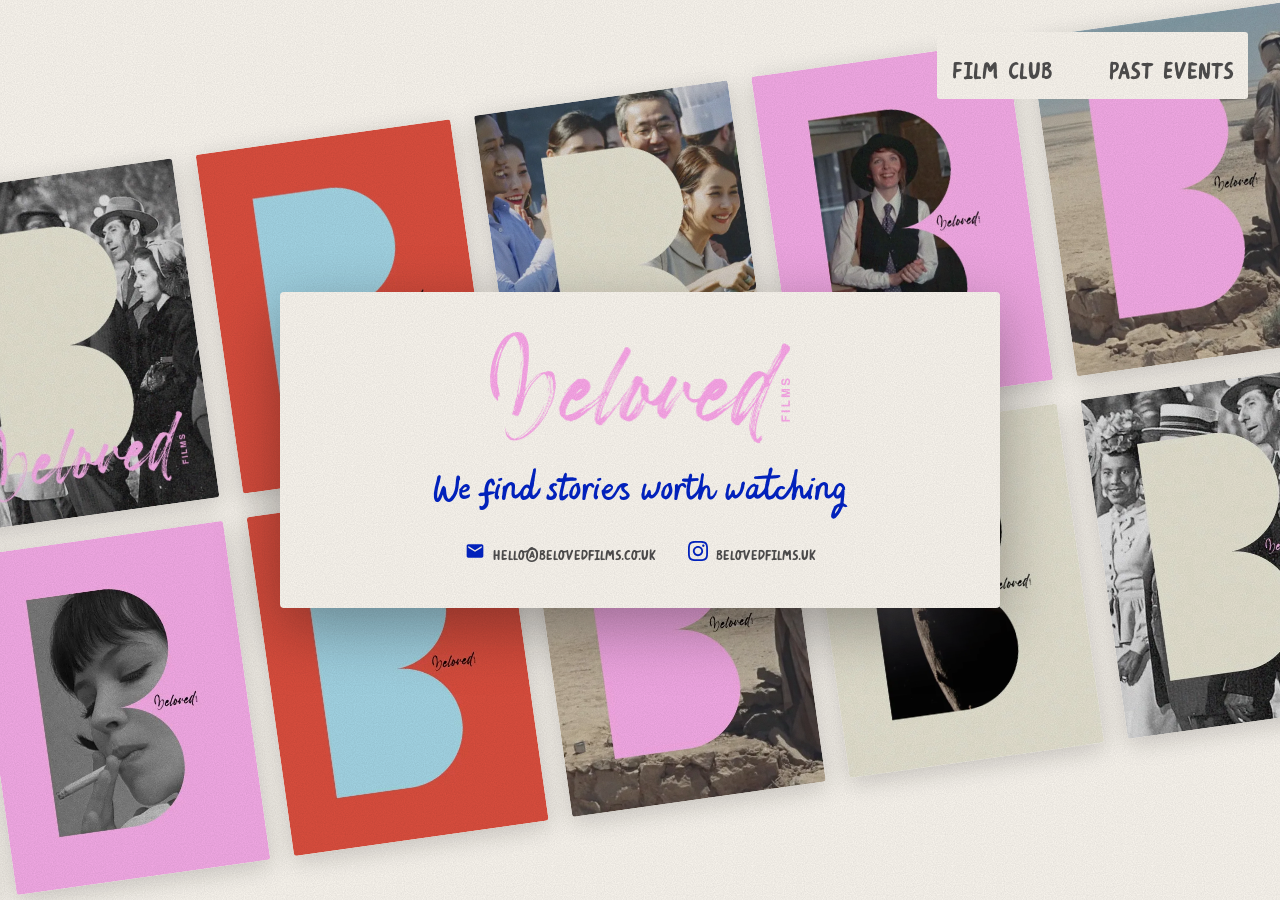
==== index.html @ 7c80adaf "jpg to webp" ====
<!DOCTYPE html>
<html lang="en">
<head>
    <meta charset="UTF-8">
    <meta name="viewport" content="width=device-width, initial-scale=1.0">
    <title>Beloved Films</title>
    <meta name="description" content="Beloved Films - we find stories worth watching. Independent film screenings and Beloved Film Club, a monthly film night at Moylett's in Clapton.">
    <meta name="author" content="Beloved Films">
    <link rel="canonical" href="https://www.belovedfilms.co.uk/">
    <meta property="og:type" content="website">
    <meta property="og:site_name" content="Beloved Films">
    <meta property="og:title" content="Beloved Films">
    <meta property="og:description" content="We find stories worth watching. Independent film screenings and a monthly film club in Clapton.">
    <meta property="og:url" content="https://www.belovedfilms.co.uk/">
    <meta property="og:image" content="https://www.belovedfilms.co.uk/assets/images/share.jpg">
    <meta property="og:image:width" content="1200">
    <meta property="og:image:height" content="630">
    <meta property="og:image:alt" content="Beloved Films logo">
    <meta name="twitter:card" content="summary_large_image">
    <link rel="icon" href="favicon.ico" sizes="any">
    <link rel="icon" type="image/png" sizes="96x96" href="favicon-96x96.png">
    <link rel="apple-touch-icon" href="apple-touch-icon.png">
    <link rel="manifest" href="site.webmanifest">
    <link rel="preload" href="assets/fonts/script_alt-webfont.woff2" as="font" type="font/woff2" crossorigin>
    <link rel="preload" href="assets/fonts/all_caps-webfont.woff2" as="font" type="font/woff2" crossorigin>
    <link rel="stylesheet" href="assets/site.css">
    <style>
        body {
            overflow: hidden;
            height: 100vh;
        }

        .home-nav {
            position: fixed;
            top: 2rem;
            right: 2rem;
            z-index: 10;
            display: flex;
            gap: 3.5rem;
            background-color: #FCF8F1;
            padding: 0.2rem 0.9rem 0;
            border-radius: 3px;
        }

        .nav-link {
            font-size: 2.5rem;
            color: #4f4e4e;
            text-decoration: none;
            font-family: 'Font All Caps', 'Georgia', serif;
        }

        .nav-link:hover {
            text-decoration: underline;
        }

        /* Centre card carrying the message */
        .container {
            position: fixed;
            top: 50%;
            left: 50%;
            transform: translate(-50%, -50%);
            width: min(92vw, 720px);
            padding: 2.5rem 2rem 2.25rem;
            text-align: center;
            background-color: #FCF8F1;
            border-radius: 4px;
            box-shadow: 0 20px 60px rgba(13, 12, 12, 0.35);
            z-index: 5;
            animation: rise 1.2s ease-out 0.2s both;
        }

        @keyframes rise {
            from { opacity: 0; transform: translate(-50%, calc(-50% + 24px)); }
        }

        .bottom-section {
            display: flex;
            flex-direction: column;
            align-items: center;
            gap: 1.25rem;
        }

        .brand-logo {
            display: block;
            width: 300px;
            max-width: 100%;
            height: auto;
        }

        .tagline {
            font-size: 2.5rem;
            color: #0223C6;
            font-weight: normal;
            line-height: 1.2;
            font-family: 'Font Script Alt', sans-serif;
        }

        .contact-items {
            display: flex;
            justify-content: center;
            gap: 2rem;
        }

        .contact-item {
            display: flex;
            align-items: center;
            gap: 0.5rem;
        }

        .contact-icon {
            width: 20px;
            height: 20px;
            fill: #0223C6;
            flex-shrink: 0;
        }

        .contact-link {
            font-size: 1.5rem;
            color: #4f4e4e;
            text-decoration: none;
            font-family: 'Font All Caps', 'Georgia', serif;
            padding-top: 3px;
        }

        .contact-link:hover {
            text-decoration: underline;
        }

        /* Splash screen */
        .splash-screen {
            position: fixed;
            inset: 0;
            background-color: #0d0c0c;
            display: flex;
            justify-content: center;
            align-items: center;
            z-index: 9999;
            opacity: 1;
            transition: opacity 0.5s ease-out;
        }

        .splash-screen.fade-out {
            opacity: 0;
            pointer-events: none;
        }

        .splash-video {
            max-width: 90%;
            max-height: 90%;
        }

        /* Poster wall: two tilted rows of stills drifting in opposite directions */
        .wall {
            position: fixed;
            inset: -25%;
            display: flex;
            flex-direction: column;
            justify-content: center;
            gap: 1.5rem;
            transform: rotate(-8deg);
            z-index: 1;
        }

        .wall-row {
            display: flex;
            gap: 1.5rem;
            width: max-content;
            padding-right: 1.5rem;
            animation: drift 120s linear infinite;
        }

        .wall-row.reverse {
            animation-direction: reverse;
            animation-duration: 150s;
        }

        .wall:hover .wall-row {
            animation-play-state: paused;
        }

        .still {
            height: 38vh;
            aspect-ratio: 3 / 4;
            object-fit: cover;
            border-radius: 3px;
            box-shadow: 0 6px 24px rgba(13, 12, 12, 0.18);
            filter: saturate(0.9);
            cursor: none;
            transition: transform 0.5s ease, filter 0.5s ease;
        }

        .still:hover {
            transform: scale(1.06) rotate(1.5deg);
            filter: saturate(1.1);
        }

        @media (max-width: 768px) {
            .home-nav {
                top: 1rem;
                right: 1rem;
                padding: 0.1rem 0.6rem 0;
                gap: 2rem;
            }

            .container { padding: 1.5rem 1.25rem; }
            .bottom-section { gap: 1rem; }
            .brand-logo { width: 190px; }

            .contact-items {
                gap: 1rem;
                flex-direction: column;
                align-items: center;
            }

            .contact-link { font-size: 1.2rem; }

            .still { height: 36vh; }
            .wall { gap: 26vh; }
            .wall-row { gap: 1rem; padding-right: 1rem; }
        }

        @media (max-width: 480px) {
            .nav-link { font-size: 1.5rem; }
            .tagline { font-size: 2rem; }

            .contact-link {
                font-size: 1rem;
                padding-top: 0;
            }
        }

        @media (prefers-reduced-motion: reduce) {
            .wall-row { animation: none; }
            .container { animation: none; }
        }
    </style>
</head>
<body>
    <div class="splash-screen" id="splashScreen">
        <video class="splash-video" muted playsinline preload="none" aria-hidden="true"></video>
    </div>
    <script>
        // Show the intro at most once every 7 days, and never to visitors who prefer reduced motion;
        // add ?intro to the URL to force it
        (function() {
            const KEY = 'belovedIntroShown';
            const WEEK = 7 * 24 * 60 * 60 * 1000;
            const splash = document.getElementById('splashScreen');
            const video = splash.querySelector('video');
            const forced = location.search.includes('intro');
            let show = forced || !matchMedia('(prefers-reduced-motion: reduce)').matches;
            try {
                const last = Number(localStorage.getItem(KEY));
                if (!forced && last && Date.now() - last < WEEK) show = false;
                if (show) localStorage.setItem(KEY, Date.now());
            } catch (e) {}

            if (!show) {
                splash.remove();
                return;
            }

            function hide() {
                if (splash.classList.contains('fade-out')) return;
                splash.classList.add('fade-out');
                setTimeout(function() { splash.remove(); }, 500);
            }

            video.addEventListener('ended', hide);
            video.addEventListener('error', hide);
            // Never hold visitors longer than this, e.g. on a slow connection
            setTimeout(hide, 10000);

            video.muted = true;
            video.src = 'assets/images/intro.mp4';
            // Autoplay can be refused (e.g. iPhone Low Power Mode); skip the intro then
            video.play().catch(hide);
        })();
    </script>

    <div class="wall" id="wall" aria-hidden="true">
        <div class="wall-row" data-stills="13 16 15 12 18 14 11 17 08"></div>
        <div class="wall-row reverse" data-stills="21 22 24 23 19 25 27 26 20"></div>
    </div>

    <nav class="home-nav">
        <a href="/film-club/" class="nav-link">Film Club</a>
        <a href="/past-events/" class="nav-link">Past Events</a>
    </nav>

    <main class="container">
        <div class="bottom-section">
            <img src="assets/images/pink_logotype.png" alt="Beloved Films" class="brand-logo">
            <h1 class="tagline">We find stories worth watching</h1>
            <div class="contact-items">
                <div class="contact-item">
                    <svg class="contact-icon" viewBox="0 0 24 24" aria-hidden="true" focusable="false">
                        <path d="M20 4H4c-1.1 0-1.99.9-1.99 2L2 18c0 1.1.9 2 2 2h16c1.1 0 2-.9 2-2V6c0-1.1-.9-2-2-2zm0 4l-8 5-8-5V6l8 5 8-5v2z"/>
                    </svg>
                    <a href="mailto:hello@belovedfilms.co.uk" class="contact-link" aria-label="Email us at hello@belovedfilms.co.uk">hello@belovedfilms.co.uk</a>
                </div>

                <div class="contact-item">
                    <svg class="contact-icon" viewBox="0 0 24 24" aria-hidden="true" focusable="false">
                        <path d="M12 2.163c3.204 0 3.584.012 4.85.07 3.252.148 4.771 1.691 4.919 4.919.058 1.265.069 1.645.069 4.849 0 3.205-.012 3.584-.069 4.849-.149 3.225-1.664 4.771-4.919 4.919-1.266.058-1.644.07-4.85.07-3.204 0-3.584-.012-4.849-.07-3.26-.149-4.771-1.699-4.919-4.92-.058-1.265-.07-1.644-.07-4.849 0-3.204.013-3.583.07-4.849.149-3.227 1.664-4.771 4.919-4.919 1.266-.057 1.645-.069 4.849-.069zm0-2.163c-3.259 0-3.667.014-4.947.072-4.358.2-6.78 2.618-6.98 6.98-.059 1.281-.073 1.689-.073 4.948 0 3.259.014 3.668.072 4.948.2 4.358 2.618 6.78 6.98 6.98 1.281.058 1.689.072 4.948.072 3.259 0 3.668-.014 4.948-.072 4.354-.2 6.782-2.618 6.979-6.98.059-1.28.073-1.689.073-4.948 0-3.259-.014-3.667-.072-4.947-.196-4.354-2.617-6.78-6.979-6.98-1.281-.059-1.69-.073-4.949-.073zm0 5.838c-3.403 0-6.162 2.759-6.162 6.162s2.759 6.163 6.162 6.163 6.162-2.759 6.162-6.163c0-3.403-2.759-6.162-6.162-6.162zm0 10.162c-2.209 0-4-1.79-4-4 0-2.209 1.791-4 4-4s4 1.791 4 4c0 2.21-1.791 4-4 4zm6.406-11.845c-.796 0-1.441.645-1.441 1.44s.645 1.44 1.441 1.44c.795 0 1.439-.645 1.439-1.44s-.644-1.44-1.439-1.44z"/>
                    </svg>
                    <a href="https://www.instagram.com/belovedfilms.uk" class="contact-link" target="_blank" rel="noopener noreferrer" aria-label="Follow us on Instagram">belovedfilms.uk</a>
                </div>
            </div>
        </div>
    </main>

    <div class="grain" aria-hidden="true"></div>

    <script>
        // Build the poster wall; each row's set is doubled so the drift loops seamlessly
        document.querySelectorAll('.wall-row').forEach(function(row) {
            const ids = row.dataset.stills.split(' ');
            for (let pass = 0; pass < 2; pass++) {
                ids.forEach(function(id) {
                    const img = document.createElement('img');
                    img.src = 'assets/images/web/still-' + id + '.webp';
                    img.alt = '';
                    img.className = 'still';
                    img.decoding = 'async';
                    row.appendChild(img);
                });
            }
        });
    </script>
</body>
</html>
---- assets/site.css ----
/* Shared styles for every page. Page-specific styles stay inline in each page. */

@font-face {
    font-family: 'Font All Caps';
    src: url('fonts/all_caps-webfont.woff2') format('woff2');
    font-weight: normal;
    font-style: normal;
    font-display: swap;
}

@font-face {
    font-family: 'Font Script';
    src: url('fonts/script-webfont.woff2') format('woff2');
    font-weight: normal;
    font-style: normal;
    font-display: swap;
}

@font-face {
    font-family: 'Font Script Alt';
    src: url('fonts/script_alt-webfont.woff2') format('woff2');
    font-weight: normal;
    font-style: normal;
    font-display: swap;
}

* {
    margin: 0;
    padding: 0;
    box-sizing: border-box;
}

html {
    scroll-behavior: smooth;
    overflow-x: clip;
}

body {
    font-family: 'Font Script', 'Georgia', serif;
    background-color: #FCF8F1;
    color: #4f4e4e;
    min-height: 100vh;
    line-height: 1.6;
    overflow-x: clip;
}

/* Navigation (inner pages) */
.top-navigation {
    position: fixed;
    top: 1.5rem;
    left: 2rem;
    right: 2rem;
    z-index: 10;
    display: flex;
    justify-content: space-between;
    align-items: center;
    pointer-events: none;
}

.nav-links {
    pointer-events: auto;
    display: flex;
    align-items: center;
    background-color: #FCF8F1;
    gap: 2rem;
    padding: 0.4rem 0.9rem;
    border-radius: 3px;
}


.nav-links a {
    font-size: 1.5rem;
    color: #4f4e4e;
    text-decoration: none;
    font-family: 'Font All Caps', 'Georgia', serif;
}

.nav-links a:hover,
.nav-links a[aria-current="page"] {
    text-decoration: underline;
}

/* The logo is the menu's link home */
.logo {
    display: block;
    width: 110px;
}

/* Hero */
.hero {
    position: relative;
    text-align: center;
    padding: 7rem 2rem 3rem;
}

.main-heading {
    font-size: 5rem;
    color: #0223C6;
    font-weight: normal;
    line-height: 1.1;
    font-family: 'Font Script Alt', sans-serif;
}

.hero-sub {
    font-family: 'Font All Caps', 'Georgia', serif;
    font-size: 1.5rem;
    letter-spacing: 0.08em;
    margin-top: 0.5rem;
}

/* Ribbon of stills */
.ribbon {
    overflow: hidden;
    padding: 2rem 0 3rem;
    transform: rotate(-2deg);
    margin: 0 -2rem;
}

.ribbon-track {
    display: flex;
    gap: 1rem;
    width: max-content;
    padding-right: 1rem;
    animation: drift 90s linear infinite;
}

.ribbon-track img {
    height: 160px;
    aspect-ratio: 3 / 4;
    object-fit: cover;
    border-radius: 3px;
    box-shadow: 0 4px 14px rgba(13, 12, 12, 0.18);
    cursor: default;
}

@keyframes drift {
    to { transform: translateX(-50%); }
}

/* Venue pill */
.venue {
    display: inline-flex;
    align-items: center;
    gap: 0.4rem;
    padding: 0.3rem 1rem 0.1rem 0.7rem;
    border-radius: 999px;
    background-color: #f6a8ea;
    font-family: 'Font All Caps', 'Georgia', serif;
    font-size: 1.2rem;
    color: #0d0c0c;
}

.venue svg {
    width: 18px;
    height: 18px;
    fill: #0d0c0c;
    margin-top: -3px;
    flex-shrink: 0;
}

/* Footer */
.footer {
    display: flex;
    flex-direction: column;
    align-items: center;
    gap: 1rem 2rem;
    padding: 3rem 2rem;
    text-align: center;
    font-family: 'Font All Caps', 'Georgia', serif;
    font-size: 1.3rem;
}

.footer a {
    display: inline-flex;
    align-items: center;
    gap: 0.5rem;
    color: #4f4e4e;
    text-decoration: none;
}

.footer svg {
    width: 20px;
    height: 20px;
    fill: #0223C6;
    flex-shrink: 0;
    margin-top: -3px;
}

.footer a:hover {
    text-decoration: underline;
}

.footer-social {
    display: flex;
    justify-content: center;
    flex-wrap: wrap;
    gap: 0.75rem 2rem;
    padding-top: 1rem;
}

/* Scroll reveal */
.reveal {
    opacity: 0;
    translate: 0 40px;
    transition: opacity 0.9s ease, translate 0.9s ease;
}

.reveal.in {
    opacity: 1;
    translate: 0 0;
}

/* Film grain over everything */
.grain {
    position: fixed;
    inset: 0;
    z-index: 20;
    pointer-events: none;
    opacity: 0.12;
    mix-blend-mode: multiply;
    background-image: url("data:image/svg+xml;utf8,<svg xmlns='http://www.w3.org/2000/svg' width='200' height='200'><filter id='n'><feTurbulence type='fractalNoise' baseFrequency='0.9' numOctaves='2' stitchTiles='stitch'/><feColorMatrix values='0 0 0 0 0  0 0 0 0 0  0 0 0 0 0  0 0 0 0.9 0'/></filter><rect width='100%' height='100%' filter='url(%23n)'/></svg>");
}

@media (max-width: 768px) {
    .top-navigation {
        top: 1rem;
        left: 1rem;
        right: 1rem;
    }

    .nav-links {
        gap: 1.25rem;
        padding: 0.3rem 0.6rem;
    }

    .nav-links a {
        font-size: 1.2rem;
    }

    .hero {
        padding: 6rem 1.5rem 2rem;
    }

    .logo {
        width: 90px;
    }

    .main-heading {
        font-size: 3.5rem;
    }

    .ribbon-track img {
        height: 120px;
    }
}

@media (max-width: 480px) {
    .nav-links {
        gap: 0.9rem;
    }

    .nav-links a {
        font-size: 1rem;
    }

    .logo {
        width: 75px;
    }
}

@media (prefers-reduced-motion: reduce) {
    .ribbon-track {
        animation: none;
    }

    .reveal {
        opacity: 1;
        translate: none;
        transition: none;
    }
}
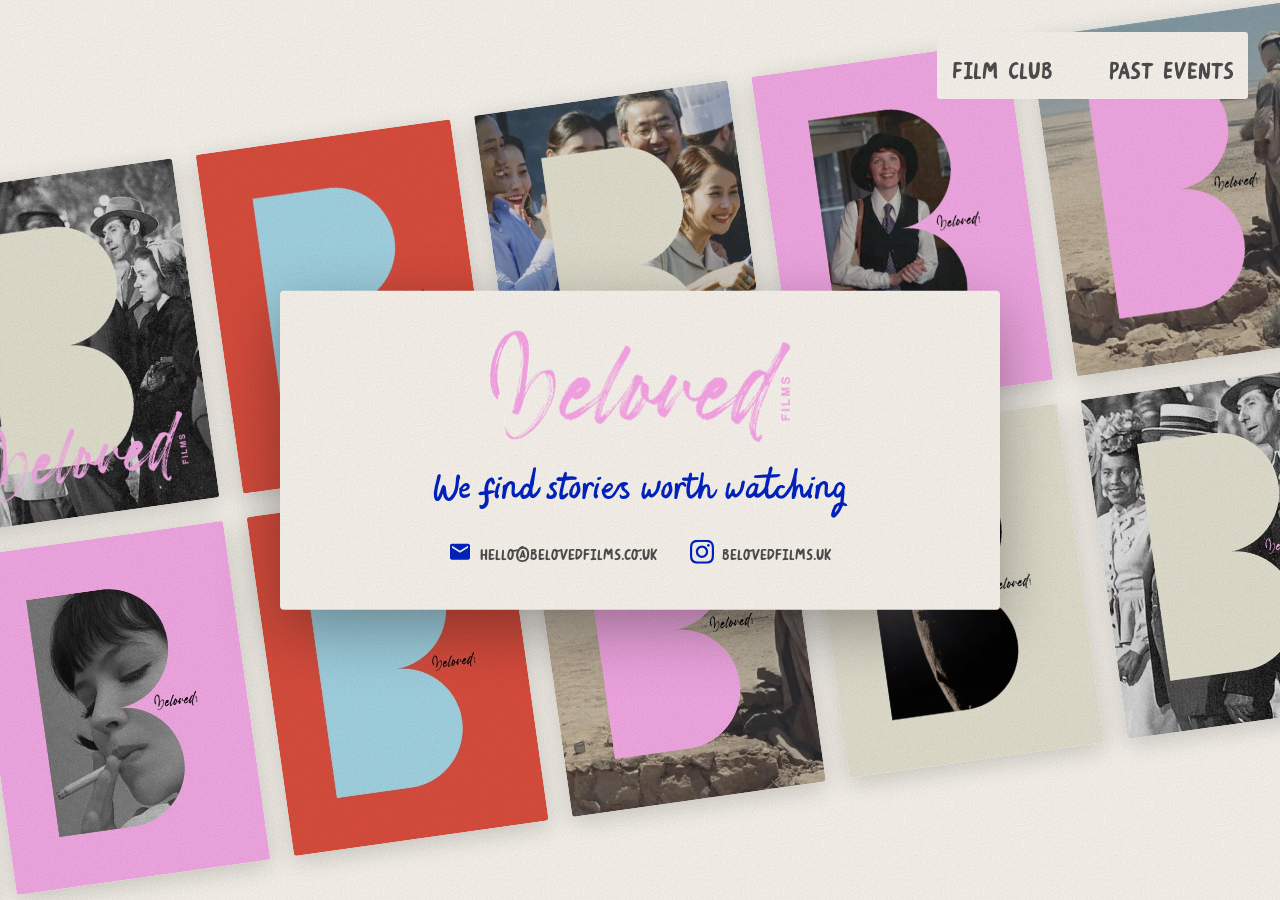
==== commit 6c92bb10: "adjustments to form setup" ====
--- a/index.html
+++ b/index.html
@@ -108,14 +108,14 @@
         }
 
         .contact-icon {
-            width: 20px;
-            height: 20px;
+            width: 24px;
+            height: 24px;
             fill: #0223C6;
             flex-shrink: 0;
         }
 
         .contact-link {
-            font-size: 1.5rem;
+            font-size: 1.6rem;
             color: #4f4e4e;
             text-decoration: none;
             font-family: 'Font All Caps', 'Georgia', serif;
@@ -212,7 +212,7 @@
                 align-items: center;
             }
 
-            .contact-link { font-size: 1.2rem; }
+            .contact-link { font-size: 1.3rem; }
 
             .still { height: 36vh; }
             .wall { gap: 26vh; }
@@ -224,7 +224,7 @@
             .tagline { font-size: 2rem; }
 
             .contact-link {
-                font-size: 1rem;
+                font-size: 1.3rem;
                 padding-top: 0;
             }
         }
--- a/assets/site.css
+++ b/assets/site.css
@@ -52,7 +52,6 @@
     right: 2rem;
     z-index: 10;
     display: flex;
-    justify-content: space-between;
     align-items: center;
     pointer-events: none;
 }
@@ -66,7 +65,6 @@
     padding: 0.4rem 0.9rem;
     border-radius: 3px;
 }
-
 
 .nav-links a {
     font-size: 1.5rem;
@@ -167,7 +165,7 @@
     padding: 3rem 2rem;
     text-align: center;
     font-family: 'Font All Caps', 'Georgia', serif;
-    font-size: 1.3rem;
+    font-size: 1.6rem;
 }
 
 .footer a {
@@ -179,8 +177,8 @@
 }
 
 .footer svg {
-    width: 20px;
-    height: 20px;
+    width: 24px;
+    height: 24px;
     fill: #0223C6;
     flex-shrink: 0;
     margin-top: -3px;
@@ -194,7 +192,7 @@
     display: flex;
     justify-content: center;
     flex-wrap: wrap;
-    gap: 0.75rem 2rem;
+    gap: 0.75rem 2.5rem;
     padding-top: 1rem;
 }
 
@@ -233,10 +231,6 @@
         padding: 0.3rem 0.6rem;
     }
 
-    .nav-links a {
-        font-size: 1.2rem;
-    }
-
     .hero {
         padding: 6rem 1.5rem 2rem;
     }
@@ -255,12 +249,17 @@
 }
 
 @media (max-width: 480px) {
+    .footer {
+        font-size: 1.3rem;
+        padding-bottom: 5rem;
+    }
+
     .nav-links {
         gap: 0.9rem;
     }
 
     .nav-links a {
-        font-size: 1rem;
+        font-size: 1.3rem;
     }
 
     .logo {
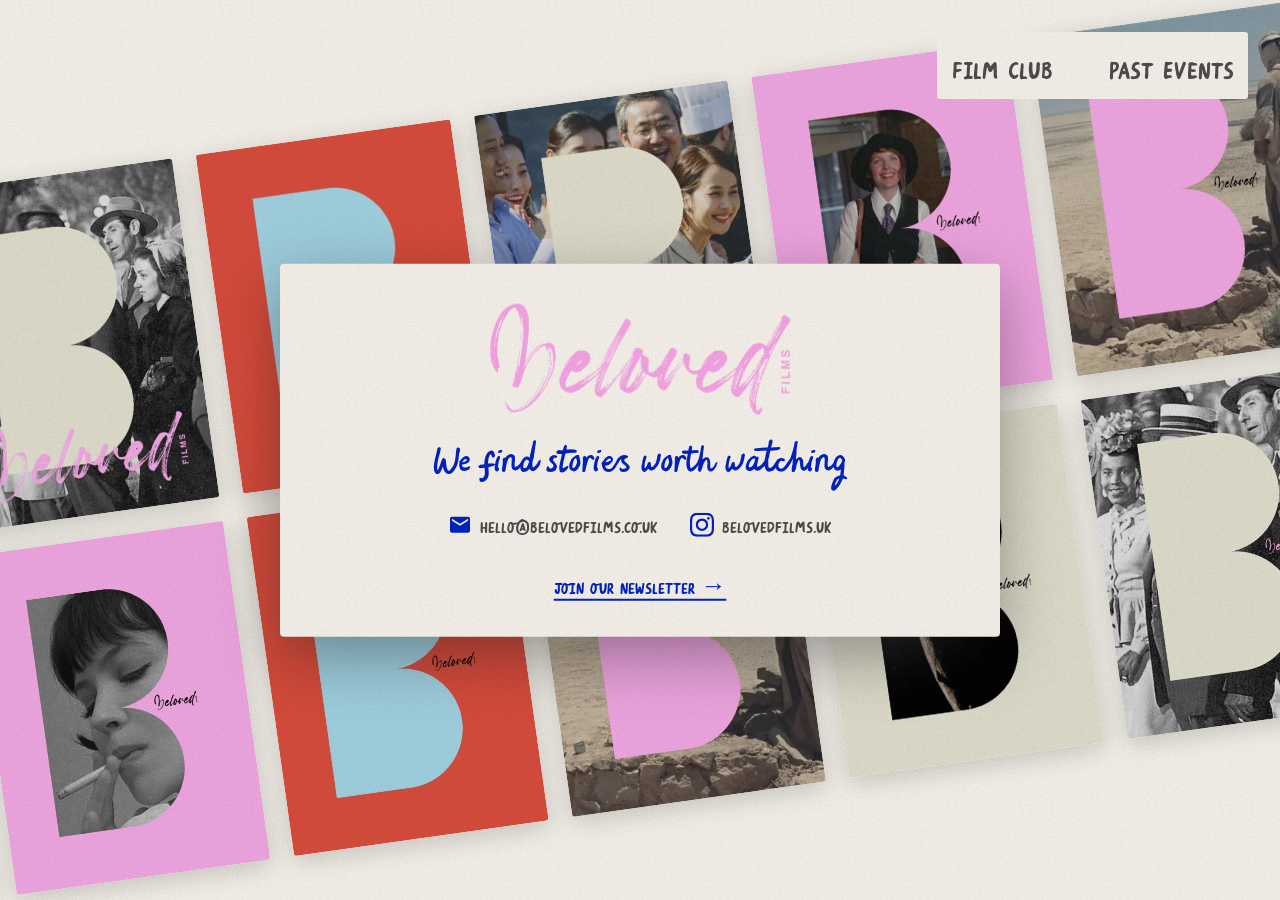
==== commit f41fca4b: "few imprvs" ====
--- a/index.html
+++ b/index.html
@@ -126,6 +126,69 @@
             text-decoration: underline;
         }
 
+        /* Newsletter: a quiet link under the contact row that opens the sign-up form */
+        .newsletter-link {
+            appearance: none;
+            background: none;
+            border: 0;
+            padding: 0.25rem 0 0;
+            font-family: 'Font All Caps', 'Georgia', serif;
+            font-size: 1.6rem;
+            color: #0223C6;
+            cursor: pointer;
+            text-decoration: underline;
+            text-underline-offset: 0.2em;
+        }
+
+        .newsletter-link:hover {
+            text-decoration: none;
+        }
+
+        .newsletter-dialog {
+            /* Same footprint as the card on the page */
+            width: min(92vw, 720px);
+            min-height: 376px;
+            margin: auto;
+            padding: 2.5rem 2rem 2.25rem;
+            border: 0;
+            border-radius: 4px;
+            background-color: #FCF8F1;
+            box-shadow: 0 20px 60px rgba(13, 12, 12, 0.35);
+            overflow: visible;
+        }
+
+        .newsletter-dialog[open] {
+            display: flex;
+            flex-direction: column;
+            justify-content: center;
+        }
+
+        .newsletter-dialog .newsletter {
+            max-width: 460px;
+        }
+
+        .newsletter-dialog::backdrop {
+            background: rgba(13, 12, 12, 0.55);
+        }
+
+        .newsletter-close {
+            position: absolute;
+            top: 0.6rem;
+            right: 0.8rem;
+            appearance: none;
+            background: none;
+            border: 0;
+            padding: 0.25rem 0.5rem;
+            font-size: 2.2rem;
+            line-height: 1;
+            color: #4f4e4e;
+            cursor: pointer;
+        }
+
+        .newsletter-close:hover {
+            color: #0223C6;
+        }
+
         /* Splash screen */
         .splash-screen {
             position: fixed;
@@ -147,6 +210,7 @@
         .splash-video {
             max-width: 90%;
             max-height: 90%;
+            clip-path: inset(0 0 0.3% 0);
         }
 
         /* Poster wall: two tilted rows of stills drifting in opposite directions */
@@ -213,6 +277,8 @@
             }
 
             .contact-link { font-size: 1.3rem; }
+            .newsletter-link { font-size: 1.3rem; }
+            .newsletter-dialog { min-height: 0; }
 
             .still { height: 36vh; }
             .wall { gap: 26vh; }
@@ -307,10 +373,57 @@
                     <a href="https://www.instagram.com/belovedfilms.uk" class="contact-link" target="_blank" rel="noopener noreferrer" aria-label="Follow us on Instagram">belovedfilms.uk</a>
                 </div>
             </div>
+            <button type="button" class="newsletter-link" id="newsletterOpen" aria-haspopup="dialog">Join our newsletter &rarr;</button>
         </div>
     </main>
 
+    <dialog class="newsletter-dialog" id="newsletterDialog" aria-label="Sign up to the newsletter">
+        <button type="button" class="newsletter-close" id="newsletterClose" aria-label="Close">&times;</button>
+        <div id="newsletter"></div>
+    </dialog>
+
     <div class="grain" aria-hidden="true"></div>
+
+    <script>
+        // The sign-up form (and Brevo's scripts) load only when someone asks for it
+        (function() {
+            const dialog = document.getElementById('newsletterDialog');
+            const opener = document.getElementById('newsletterOpen');
+            let loaded = false;
+
+            function load() {
+                if (loaded) return;
+                loaded = true;
+                ['https://sibforms.com/forms/end-form/build/sib-styles.css', 'assets/newsletter.css'].forEach(function(href) {
+                    const link = document.createElement('link');
+                    link.rel = 'stylesheet';
+                    link.href = href;
+                    document.head.appendChild(link);
+                });
+                const script = document.createElement('script');
+                script.src = 'assets/newsletter.js';
+                script.onload = focusEmail;
+                document.body.appendChild(script);
+            }
+
+            // Put the cursor in the email field rather than on the close button
+            function focusEmail() {
+                const email = document.getElementById('EMAIL');
+                if (dialog.open && email) email.focus();
+            }
+
+            opener.addEventListener('mouseenter', load, { once: true });
+            opener.addEventListener('focus', load, { once: true });
+            opener.addEventListener('click', function() {
+                load();
+                dialog.showModal();
+                focusEmail();
+            });
+            document.getElementById('newsletterClose').addEventListener('click', function() { dialog.close(); });
+            // Click on the backdrop closes it
+            dialog.addEventListener('click', function(e) { if (e.target === dialog) dialog.close(); });
+        })();
+    </script>
 
     <script>
         // Build the poster wall; each row's set is doubled so the drift loops seamlessly
--- a/assets/site.css
+++ b/assets/site.css
@@ -194,6 +194,23 @@
     flex-wrap: wrap;
     gap: 0.75rem 2.5rem;
     padding-top: 1rem;
+}
+
+/* Copyright line */
+.copyright {
+    font-family: 'Font Script', 'Georgia', serif;
+    font-size: 1.1rem;
+    line-height: 1.4;
+    color: #4f4e4e;
+    opacity: 0.8;
+}
+
+/* The script font draws © high above the line, so use a plain font for it */
+.copyright-mark {
+    font-family: 'Georgia', serif;
+    font-size: 0.85em;
+    position: relative;
+    top: -0.04em;
 }
 
 /* Scroll reveal */
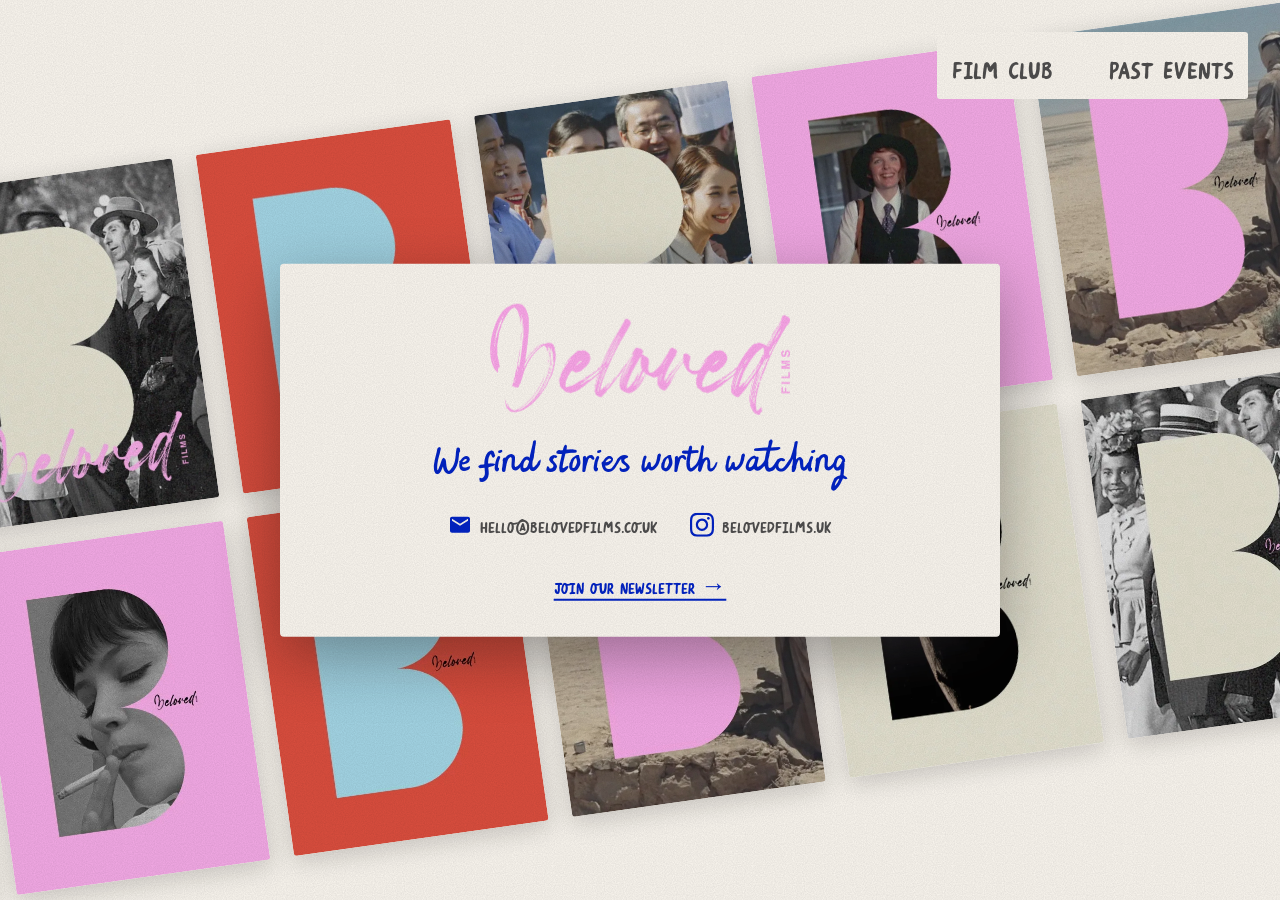
==== commit aceb2162: "policy update" ====
--- a/index.html
+++ b/index.html
@@ -149,7 +149,7 @@
             width: min(92vw, 720px);
             min-height: 376px;
             margin: auto;
-            padding: 2.5rem 2rem 2.25rem;
+            padding: 2.5rem 2rem 2.25rem 7rem;
             border: 0;
             border-radius: 4px;
             background-color: #FCF8F1;
@@ -163,8 +163,31 @@
             justify-content: center;
         }
 
-        .newsletter-dialog .newsletter {
-            max-width: 460px;
+        .newsletter-dialog::before {
+            content: "";
+            position: absolute;
+            top: -12%;
+            bottom: -12%;
+            width: 70px;
+            background: url('/assets/images/filmstrip.webp') center / 100% 100% no-repeat;
+            pointer-events: none;
+        }
+
+        .newsletter-dialog::before { left: 1.25rem; z-index: 1; }
+
+        .newsletter-dialog { overflow: hidden; }
+
+        @media (max-width: 720px) {
+            /* Whole strip, scaled to the dialog's height at its natural proportions */
+            .newsletter-dialog::before {
+                width: auto;
+                aspect-ratio: 4956 / 26268;
+                left: 0.4rem;
+                top: 0;
+                bottom: 0;
+                background-size: 100% 100%;
+            }
+            .newsletter-dialog { padding-left: 6.5rem; padding-right: 1.25rem; }
         }
 
         .newsletter-dialog::backdrop {
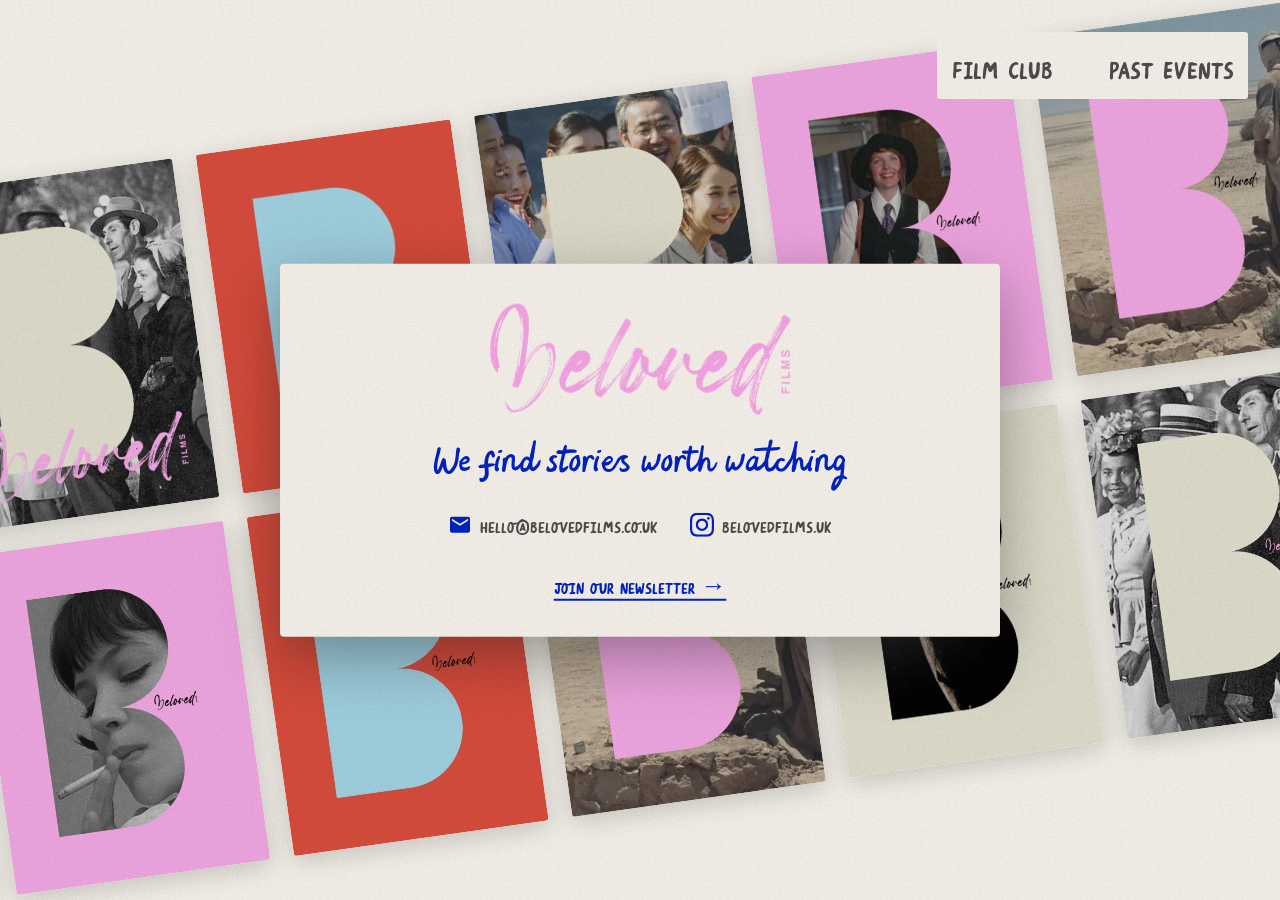
==== commit a3d98b1c: "newsletter styles" ====
--- a/index.html
+++ b/index.html
@@ -190,6 +190,24 @@
             .newsletter-dialog { padding-left: 6.5rem; padding-right: 1.25rem; }
         }
 
+        @media (max-width: 480px) {
+            .newsletter-dialog::before {
+                left: 0;
+                right: 0;
+                top: 0.75rem;
+                bottom: auto;
+                width: auto;
+                height: auto;
+                aspect-ratio: 26268 / 4956;
+                background-image: url('/assets/images/filmstrip-h.webp');
+            }
+            .newsletter-dialog {
+                /* dialog is 92vw wide, so the strip is about 17.4vw tall */
+                padding: calc(17.4vw + 3.5rem) 1.25rem 1.5rem;
+            }
+            .newsletter-close { top: calc(17.4vw + 1.15rem); right: 0.5rem; }
+        }
+
         .newsletter-dialog::backdrop {
             background: rgba(13, 12, 12, 0.55);
         }
@@ -301,7 +319,7 @@
 
             .contact-link { font-size: 1.3rem; }
             .newsletter-link { font-size: 1.3rem; }
-            .newsletter-dialog { min-height: 0; }
+            .newsletter-dialog { min-height: 0; max-width: none; }
 
             .still { height: 36vh; }
             .wall { gap: 26vh; }
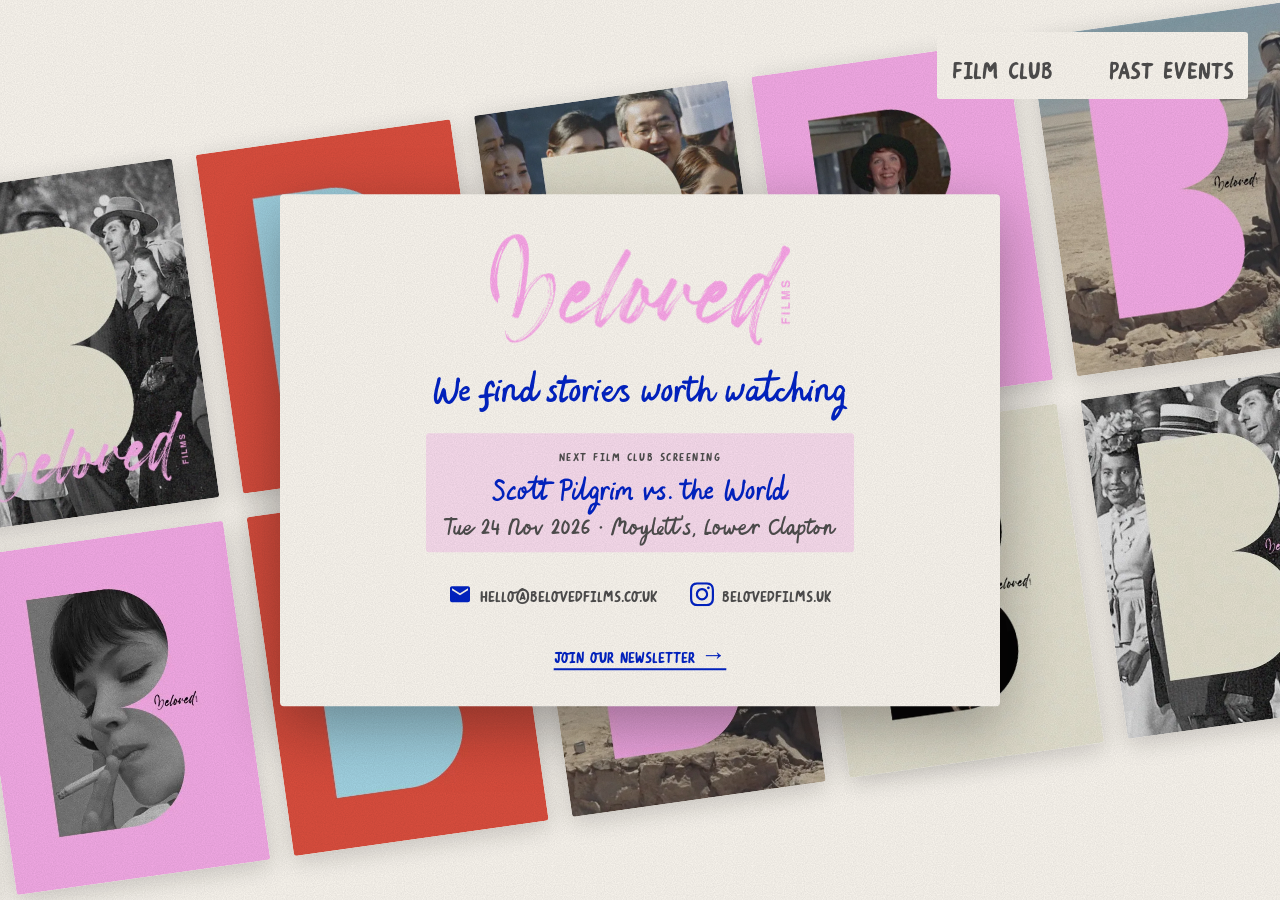
==== commit fa3bd10b: "structure changes" ====
--- a/index.html
+++ b/index.html
@@ -3,14 +3,14 @@
 <head>
     <meta charset="UTF-8">
     <meta name="viewport" content="width=device-width, initial-scale=1.0">
-    <title>Beloved Films</title>
-    <meta name="description" content="Beloved Films - we find stories worth watching. Independent film screenings and Beloved Film Club, a monthly film night at Moylett's in Clapton.">
+    <title>Beloved Films | Independent Film Distribution &amp; Film Club London</title>
+    <meta name="description" content="Beloved Films brings distinctive independent cinema to London through curated film releases and community screenings. Discover upcoming events and Beloved Film Club.">
     <meta name="author" content="Beloved Films">
     <link rel="canonical" href="https://www.belovedfilms.co.uk/">
     <meta property="og:type" content="website">
     <meta property="og:site_name" content="Beloved Films">
-    <meta property="og:title" content="Beloved Films">
-    <meta property="og:description" content="We find stories worth watching. Independent film screenings and a monthly film club in Clapton.">
+    <meta property="og:title" content="Beloved Films | Independent Film Distribution &amp; Film Club London">
+    <meta property="og:description" content="Beloved Films brings distinctive independent cinema to London through curated film releases and community screenings. Discover upcoming events and Beloved Film Club.">
     <meta property="og:url" content="https://www.belovedfilms.co.uk/">
     <meta property="og:image" content="https://www.belovedfilms.co.uk/assets/images/share.jpg">
     <meta property="og:image:width" content="1200">
@@ -24,6 +24,31 @@
     <link rel="preload" href="assets/fonts/script_alt-webfont.woff2" as="font" type="font/woff2" crossorigin>
     <link rel="preload" href="assets/fonts/all_caps-webfont.woff2" as="font" type="font/woff2" crossorigin>
     <link rel="stylesheet" href="assets/site.css">
+    <script type="application/ld+json">
+    {
+        "@context": "https://schema.org",
+        "@graph": [
+            {
+                "@type": "Organization",
+                "@id": "https://www.belovedfilms.co.uk/#organization",
+                "name": "Beloved Films",
+                "legalName": "Beloved Films Ltd",
+                "url": "https://www.belovedfilms.co.uk/",
+                "logo": "https://www.belovedfilms.co.uk/web-app-manifest-512x512.png",
+                "email": "hello@belovedfilms.co.uk",
+                "description": "Independent film distribution company in London, bringing distinctive independent cinema to the big screen. Also runs Beloved Film Club.",
+                "sameAs": ["https://www.instagram.com/belovedfilms.uk"]
+            },
+            {
+                "@type": "WebSite",
+                "@id": "https://www.belovedfilms.co.uk/#website",
+                "name": "Beloved Films",
+                "url": "https://www.belovedfilms.co.uk/",
+                "publisher": { "@id": "https://www.belovedfilms.co.uk/#organization" }
+            }
+        ]
+    }
+    </script>
     <style>
         body {
             overflow: hidden;
@@ -60,6 +85,8 @@
             left: 50%;
             transform: translate(-50%, -50%);
             width: min(92vw, 720px);
+            max-height: 94vh;
+            overflow-y: auto;
             padding: 2.5rem 2rem 2.25rem;
             text-align: center;
             background-color: #FCF8F1;
@@ -95,6 +122,27 @@
             font-family: 'Font Script Alt', sans-serif;
         }
 
+        .next-screening {
+            font-size: 1.6rem;
+            line-height: 1.3;
+            padding: 0.7rem 1.2rem 0.5rem;
+            border-radius: 3px;
+            background-color: rgba(246, 168, 234, 0.35);
+        }
+        .next-screening .next-label {
+            display: block;
+            font-family: 'Font All Caps', 'Georgia', serif;
+            font-size: 1.2rem;
+            letter-spacing: 0.08em;
+            color: #4f4e4e;
+        }
+        .next-screening a {
+            color: #0223C6;
+            font-family: 'Font Script Alt', sans-serif;
+            font-size: 2rem;
+            text-decoration: none;
+        }
+        .next-screening a:hover { text-decoration: underline; }
         .contact-items {
             display: flex;
             justify-content: center;
@@ -329,6 +377,8 @@
         @media (max-width: 480px) {
             .nav-link { font-size: 1.5rem; }
             .tagline { font-size: 2rem; }
+            .next-screening { font-size: 1.4rem; padding: 0.5rem 0.9rem 0.3rem; }
+            .next-screening a { font-size: 1.7rem; }
 
             .contact-link {
                 font-size: 1.3rem;
@@ -397,8 +447,16 @@
 
     <main class="container">
         <div class="bottom-section">
-            <img src="assets/images/pink_logotype.png" alt="Beloved Films" class="brand-logo">
-            <h1 class="tagline">We find stories worth watching</h1>
+            <h1 class="brand-heading"><img src="assets/images/pink_logotype.png" alt="Beloved Films" class="brand-logo"><span class="sr-only"> - independent film distribution and film club in London</span></h1>
+            <p class="tagline">We find stories worth watching</p>
+            <p class="sr-only">Beloved Films is bringing distinctive independent cinema to the big screen through curated releases and special screenings, and runs <a href="/film-club/">Beloved Film Club</a>, a regular film night in Hackney.</p>
+            <!-- events:home-next:start (generated by scripts/build.mjs; edit data/events.json) -->
+<p class="next-screening">
+                <span class="next-label">Next Film Club screening</span>
+                <a href="/film-club/scott-pilgrim-vs-the-world/">Scott Pilgrim vs. the World</a><br>
+                <time datetime="2026-11-24">Tue 24 Nov 2026</time> · Moylett's, Lower Clapton
+            </p>
+            <!-- events:home-next:end -->
             <div class="contact-items">
                 <div class="contact-item">
                     <svg class="contact-icon" viewBox="0 0 24 24" aria-hidden="true" focusable="false">
--- a/assets/site.css
+++ b/assets/site.css
@@ -194,6 +194,15 @@
     flex-wrap: wrap;
     gap: 0.75rem 2.5rem;
     padding-top: 1rem;
+}
+
+/* One-line description of the company, under the newsletter signup */
+.footer-about {
+    max-width: 520px;
+    font-family: 'Font Script', 'Georgia', serif;
+    font-size: 1.5rem;
+    line-height: 1.35;
+    color: #4f4e4e;
 }
 
 /* Copyright line */
@@ -295,3 +304,16 @@
         transition: none;
     }
 }
+
+/* Text for screen readers and search engines only */
+.sr-only {
+    position: absolute;
+    width: 1px;
+    height: 1px;
+    margin: -1px;
+    padding: 0;
+    overflow: hidden;
+    clip: rect(0, 0, 0, 0);
+    white-space: nowrap;
+    border: 0;
+}
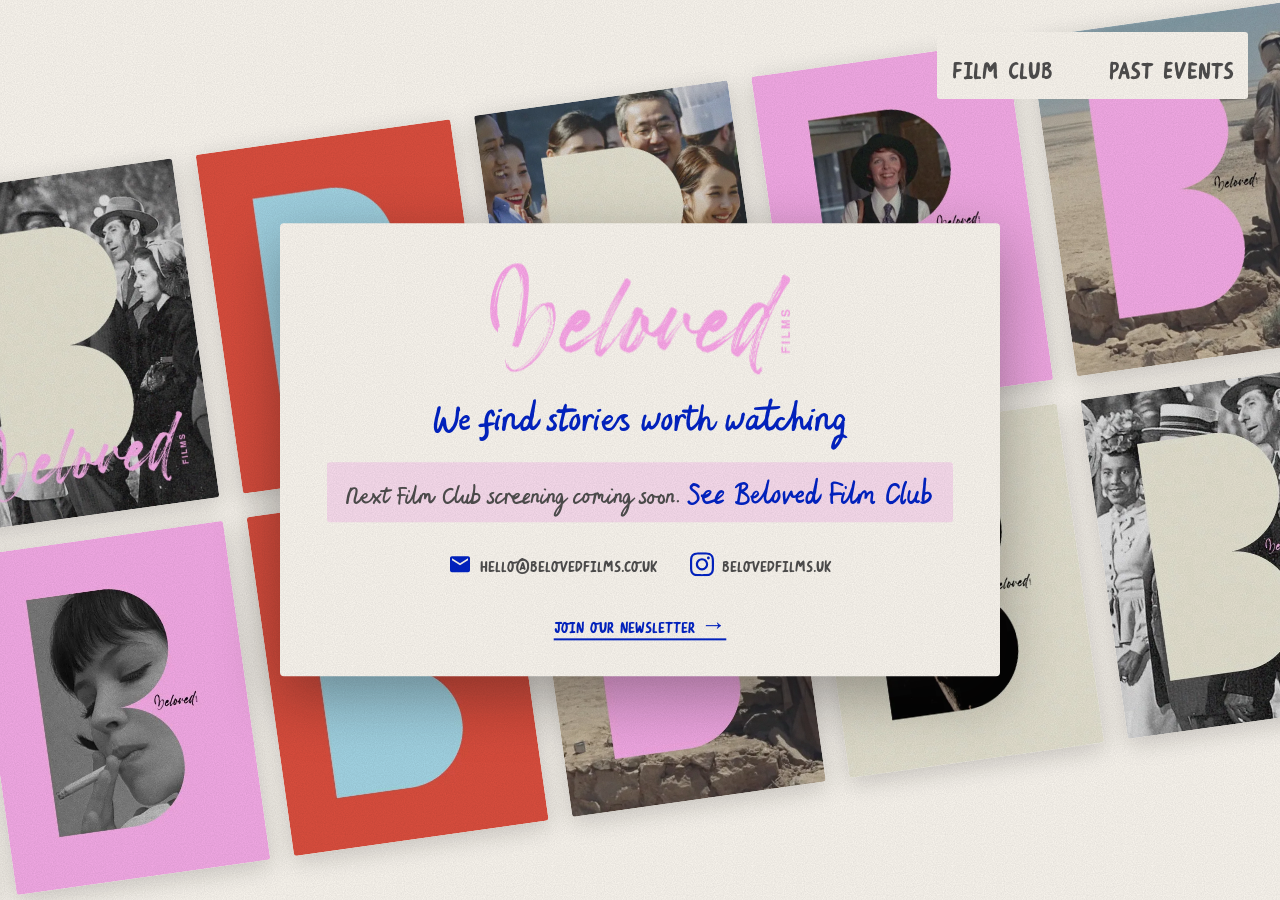
==== commit b2d89605: "Rebuild screenings" ====
--- a/index.html
+++ b/index.html
@@ -451,11 +451,7 @@
             <p class="tagline">We find stories worth watching</p>
             <p class="sr-only">Beloved Films is bringing distinctive independent cinema to the big screen through curated releases and special screenings, and runs <a href="/film-club/">Beloved Film Club</a>, a regular film night in Hackney.</p>
             <!-- events:home-next:start (generated by scripts/build.mjs; edit data/events.json) -->
-<p class="next-screening">
-                <span class="next-label">Next Film Club screening</span>
-                <a href="/film-club/scott-pilgrim-vs-the-world/">Scott Pilgrim vs. the World</a><br>
-                <time datetime="2026-11-24">Tue 24 Nov 2026</time> · Moylett's, Lower Clapton
-            </p>
+<p class="next-screening">Next Film Club screening coming soon. <a href="/film-club/">See Beloved Film Club</a></p>
             <!-- events:home-next:end -->
             <div class="contact-items">
                 <div class="contact-item">
